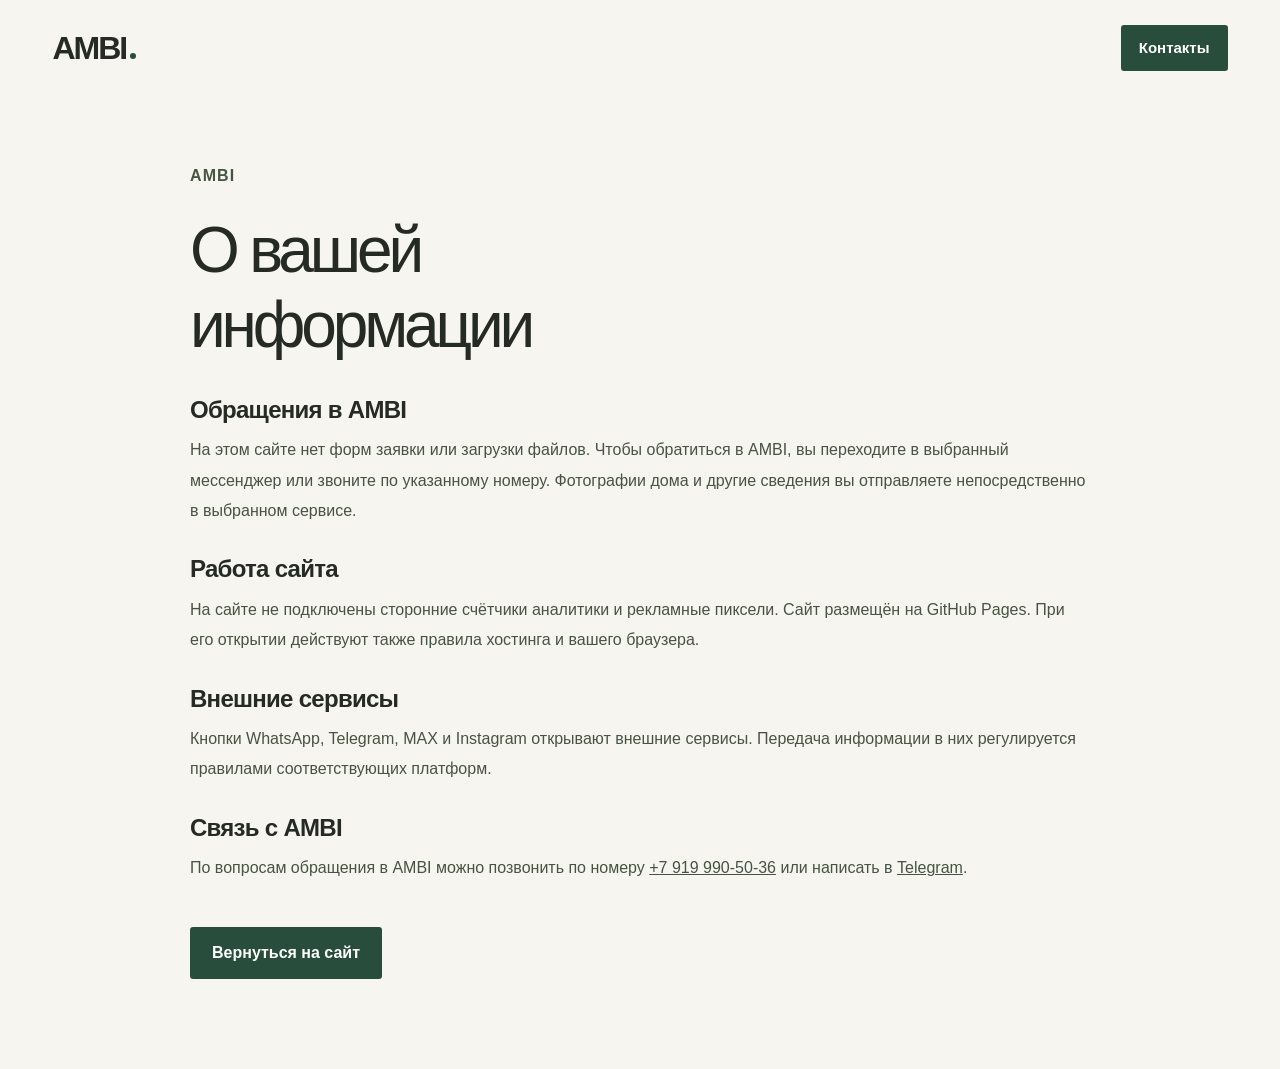
==== privacy.html @ 1f61b168 "Improve AMBI mobile usability, service galleries and direct contacts" ====
<!doctype html><html lang="ru"><head><meta charset="utf-8"><meta name="viewport" content="width=device-width,initial-scale=1"><meta name="theme-color" content="#f7f5f0"><link rel="icon" href="assets/favicon.svg"><link rel="stylesheet" href="styles.css?v=20261119-update"><title>Конфиденциальность — AMBI</title><meta name="robots" content="noindex"></head><body><header class="header"><div class="wrap header-inner"><a class="wordmark" href="./">AMBI<span class="brand-dot"></span></a><a class="button button-small" href="./#contacts">Контакты</a></div></header><main class="wrap information-page"><p class="eyebrow">AMBI</p><h1>О вашей<br>информации</h1><h2>Обращения в AMBI</h2><p>На этом сайте нет форм заявки или загрузки файлов. Чтобы обратиться в AMBI, вы переходите в выбранный мессенджер или звоните по указанному номеру. Фотографии дома и другие сведения вы отправляете непосредственно в выбранном сервисе.</p><h2>Работа сайта</h2><p>На сайте не подключены сторонние счётчики аналитики и рекламные пиксели. Сайт размещён на GitHub Pages. При его открытии действуют также правила хостинга и вашего браузера.</p><h2>Внешние сервисы</h2><p>Кнопки WhatsApp, Telegram, MAX и Instagram открывают внешние сервисы. Передача информации в них регулируется правилами соответствующих платформ.</p><h2>Связь с AMBI</h2><p>По вопросам обращения в AMBI можно позвонить по номеру <a href="tel:+79199905036">+7 919 990-50-36</a> или написать в <a href="https://t.me/+79199905036">Telegram</a>.</p><a class="button" href="./">Вернуться на сайт</a></main></body></html>
---- styles.css ----
:root{--paper:#f7f5f0;--white:#fff;--sand:#ebe5db;--green:#284d3d;--green-dark:#19372b;--ink:#252a25;--muted:#73766d;--line:#dcded4;--serif:Georgia,'Times New Roman',serif;--gutter:clamp(22px,4.1vw,88px);--page:1640px}
*{box-sizing:border-box}html{scroll-behavior:smooth;scroll-padding-top:110px}body{margin:0;background:var(--paper);color:var(--ink);font-family:Manrope,"Segoe UI",Arial,sans-serif;font-size:15px;line-height:1.65;-webkit-font-smoothing:antialiased}body.modal-open{overflow:hidden}button,input,textarea{font:inherit}button,a{-webkit-tap-highlight-color:transparent}button{color:inherit;cursor:pointer}a{color:inherit;text-decoration:none}button{border:0}img{max-width:100%;display:block}figure,p,h1,h2,h3{margin:0}button:disabled{cursor:default;opacity:.35}button:focus-visible,a:focus-visible,summary:focus-visible,[tabindex]:focus-visible{outline:3px solid #96b677;outline-offset:6px}::selection{background:#c7d2ad;color:#19372b}.wrap{width:calc(100% - var(--gutter)*2);max-width:var(--page);margin-inline:auto}.section{padding-block:112px}.eyebrow{text-transform:uppercase;letter-spacing:.14em;font-size:10px;font-weight:700;display:flex;align-items:center;gap:10px;line-height:1.6}.serif{font-family:var(--serif);font-style:italic;font-weight:400;letter-spacing:-.055em;color:var(--green)}h1,h2{font-weight:500;letter-spacing:-.065em;line-height:1.1}h2{font-size:clamp(36px,4.1vw,65px)}.live-dot{display:inline-block;width:6px;height:6px;border-radius:50%;background:#66874f;box-shadow:0 0 0 4px #66874f0d}.skip{position:fixed;left:20px;top:-80px;padding:10px;background:white;z-index:99}.skip:focus{top:20px}.button{min-height:54px;background:var(--green);color:white;display:inline-flex;align-items:center;justify-content:space-between;gap:30px;padding:16px 24px;border-radius:3px;font-size:12px;font-weight:600;line-height:1.4;transition:background .2s,transform .2s}.button:hover{background:var(--green-dark);transform:translateY(-2px)}.button span{font-size:21px;font-weight:400;line-height:1}.button-small{min-height:44px;padding:12px 18px;font-size:11px;gap:22px}.text-link{display:inline-flex;align-items:center;gap:24px;font-size:12px;font-weight:600;background:none;padding:9px 0;border-bottom:1px solid #aeb5a5;line-height:1.5}.text-link span{font-size:20px;transition:transform .2s}.text-link:hover span{transform:translate(3px,-2px)}
/* Header and opening */
.header{position:sticky;top:0;z-index:30;background:#f7f5f0f2;backdrop-filter:blur(16px);border-bottom:1px solid transparent;transition:border-color .3s}.header.scrolled{border-color:var(--line)}.header-inner{height:95px;display:flex;align-items:center;justify-content:space-between;gap:24px}.brand{display:flex;align-items:center;gap:17px;flex-shrink:0}.wordmark{font-size:32px;line-height:1;font-weight:800;letter-spacing:-2px;display:inline-flex;align-items:baseline;position:relative}.brand-dot{height:6px;width:6px;background:var(--green);border-radius:50%;display:inline-block;margin-left:4px}.brand-caption{font-size:9px;line-height:1.5;letter-spacing:.06em;max-width:70px;padding-left:17px;border-left:1px solid #b5b6ac}.desktop-nav{display:flex;gap:28px;align-items:center;font-size:11px;font-weight:500}.desktop-nav a{position:relative;padding-block:8px}.desktop-nav a:after{content:'';position:absolute;left:0;right:100%;bottom:2px;background:var(--green);height:1px;transition:right .2s}.desktop-nav a:hover:after{right:0}.menu-toggle{display:none}.mobile-nav[hidden]{display:none}
.hero{display:grid;grid-template-columns:1fr 1.1fr;gap:5%;padding-top:28px;padding-bottom:44px;min-height:660px}.hero-copy{padding-top:42px;display:flex;flex-direction:column;align-items:flex-start}.hero h1{font-size:clamp(46px,5.6vw,90px);line-height:1.06;margin:31px -12px 24px 0;white-space:nowrap;z-index:1}.hero h1 .serif{font-size:1.09em}.hero-description{font-size:17px;line-height:1.7;letter-spacing:-.02em}.hero-detail{margin-top:14px;font-size:12px;color:var(--muted);line-height:1.7}.hero-actions{display:flex;align-items:center;gap:25px;margin-top:33px;flex-wrap:wrap}.hero-actions .text-link{border-bottom:0;font-size:11px;gap:13px}.hero-note{margin-top:auto;padding-top:38px;display:flex;align-items:center;gap:10px;color:var(--muted);font-size:10px}.hero-note svg{width:20px;height:20px;fill:none;stroke:var(--green);stroke-width:1.1}.hero-visual{position:relative;min-height:570px;border-radius:130px 5px 5px 5px;overflow:hidden;background:#252c28}.hero-visual>img{width:100%;height:100%;object-fit:cover;object-position:50% 57%;position:absolute;inset:0}.hero-image-shade{position:absolute;inset:0;background:linear-gradient(0deg,#07160f99,transparent 45%)}.hero-visual figcaption{position:absolute;left:30px;right:30px;bottom:29px;color:#fff;display:flex;align-items:center;justify-content:space-between;font-size:10px;letter-spacing:.02em}.image-index{font-size:9px;opacity:.65;letter-spacing:.12em;padding-right:60px}.image-bubble{position:absolute;bottom:22px;right:23px;border-radius:50%;border:1px solid #ffffff66;width:41px;height:41px;display:grid;place-items:center;color:white;font-size:24px;transition:background .2s}.image-bubble:hover{background:#ffffff28}.photo-tag{position:absolute;top:25px;right:24px;display:flex;align-items:center;gap:6px;color:#fff;background:#18281e70;border:1px solid #ffffff28;backdrop-filter:blur(12px);font-size:8px;border-radius:20px;padding:7px 11px}.photo-tag span{width:4px;height:4px;border-radius:50%;background:#d0dcaa}
.benefits{border-top:1px solid var(--line);border-bottom:1px solid var(--line);display:grid;grid-template-columns:repeat(3,1fr);padding-block:27px}.benefits>div{display:flex;gap:17px;align-items:flex-start;padding:0 24px;border-right:1px solid var(--line)}.benefits>div:first-child{padding-left:0}.benefits>div:last-child{border:0}.benefit-number{color:#7f8d70;font-size:10px;margin-top:3px;white-space:nowrap}.benefits p{font-size:12px;font-weight:600}.benefits p span{display:block;color:var(--muted);font-size:10px;font-weight:400;margin-top:4px}
/* Solutions */
.section-heading{display:grid;grid-template-columns:1fr 1fr;column-gap:8%;align-items:end}.section-heading>.eyebrow{grid-column:1/-1;margin-bottom:24px}.section-intro{max-width:410px;color:var(--muted);font-size:13px;line-height:1.9;padding-bottom:5px}.solutions-layout{display:grid;grid-template-columns:1fr 1fr;gap:8%;margin-top:51px;align-items:stretch}.solution-image{position:relative;border-radius:4px;overflow:hidden;background:#263128;min-height:437px}.solution-image img{position:absolute;width:100%;height:100%;object-fit:cover;transition:opacity .22s}.solution-image:after{content:'';position:absolute;inset:0;background:linear-gradient(0deg,#111d14a6,transparent 55%)}.solution-caption{position:absolute;z-index:1;left:23px;bottom:24px;color:#fff;font-size:11px;max-width:220px}.solution-image-count{position:absolute;z-index:1;right:22px;bottom:25px;color:#ffffff88;font-size:10px}.solution-list{display:flex;flex-direction:column;padding-top:0}.solution-item{background:none;border-bottom:1px solid var(--line);text-align:left;display:grid;grid-template-columns:28px 1fr 24px;gap:12px;padding:24px 0;align-items:start;width:100%;transition:color .2s}.solution-item:first-child{padding-top:8px}.solution-number{font-size:10px;color:#999e91;margin-top:7px}.solution-item strong{font-size:21px;font-weight:500;letter-spacing:-.04em;display:block}.solution-description{font-size:12px;line-height:1.9;color:var(--muted);display:block;max-height:0;opacity:0;overflow:hidden;transition:max-height .35s,opacity .35s,margin .35s;margin-top:0;padding-right:30px}.solution-item.active .solution-description{max-height:100px;opacity:1;margin-top:11px}.solution-arrow{font-size:23px;line-height:1.4;color:#989e8e;transition:transform .3s}.solution-item.active .solution-arrow{color:var(--green);transform:rotate(45deg)}.solution-item.active strong{color:var(--green)}.solution-note{display:flex;align-items:center;gap:17px;margin-top:auto;padding-top:28px}.mini-spark{color:var(--green);font-size:35px;line-height:1}.solution-note p{font-size:11px;line-height:1.8;color:var(--muted)}
/* Photo ribbon */
.works-section{background:var(--sand);overflow:hidden;padding-bottom:62px}.works-heading{display:flex;justify-content:space-between;align-items:end;gap:30px}.works-heading .eyebrow,.process-heading .eyebrow{margin-bottom:23px}.works-heading>p{font-size:12px;color:var(--muted);line-height:1.9;padding-bottom:8px}.gallery-toolbar{margin-top:39px;display:flex;align-items:center;justify-content:space-between;gap:20px}.filters{display:flex;gap:6px;flex-wrap:wrap}.filter{font-size:11px;font-weight:500;border-radius:30px;padding:9px 17px;background:transparent;transition:background .2s,color .2s;min-height:39px}.filter.active{background:var(--green);color:white}.filter span{margin-left:7px;font-size:8px;opacity:.65}.filter:not(.active):hover{background:#dfd8cb}.gallery-arrows{display:flex;gap:8px}.circle-button{width:41px;height:41px;border-radius:50%;display:grid;place-items:center;border:1px solid #a5ad9d;background:none;font-size:19px;transition:background .2s,color .2s}.circle-button:not(:disabled):hover{background:var(--green);color:white;border-color:var(--green)}.gallery{display:flex;gap:22px;overflow-x:auto;scroll-snap-type:x mandatory;scroll-behavior:smooth;scrollbar-width:none;margin-top:27px;padding:0 max(var(--gutter),calc((100vw - var(--page))/2)) 8px;scroll-padding-inline:max(var(--gutter),calc((100vw - var(--page))/2))}.gallery::-webkit-scrollbar{display:none}.gallery-card{flex:0 0 clamp(280px,30vw,470px);scroll-snap-align:start;background:none;text-align:left;padding:0}.gallery-image{height:clamp(300px,32vw,480px);display:block;position:relative;overflow:hidden;border-radius:3px;background:#273126}.gallery-image img{width:100%;height:100%;object-fit:cover;transition:transform .7s cubic-bezier(.2,.7,.3,1)}.gallery-card:hover img{transform:scale(1.035)}.gallery-enlarge{position:absolute;bottom:15px;right:15px;border:1px solid #ffffff80;border-radius:50%;width:35px;height:35px;display:grid;place-items:center;color:white;font-size:21px;opacity:0;transform:translateY(5px);transition:opacity .25s,transform .25s;background:#182c2050}.gallery-card:hover .gallery-enlarge,.gallery-card:focus-visible .gallery-enlarge{opacity:1;transform:translateY(0)}.gallery-caption{display:flex;align-items:start;justify-content:space-between;margin-top:17px;gap:12px}.gallery-caption strong{font-size:13px;font-weight:600;display:block;letter-spacing:-.02em}.gallery-caption small{display:block;font-size:10px;color:var(--muted);margin-top:4px}.gallery-count{font-size:9px;color:#7b826f;margin-top:3px}.gallery-bottom{display:flex;justify-content:space-between;margin-top:24px;gap:20px}.small-caption{font-size:9px;color:var(--muted)}
/* Video */
.video-section{display:grid;grid-template-columns:.85fr 1.15fr;gap:9%;align-items:center}.video-copy h2{font-size:clamp(34px,3.5vw,54px);margin-top:23px}.video-copy>p:not(.eyebrow){font-size:12px;line-height:1.9;color:var(--muted);max-width:325px;margin-top:23px}.video-copy>.text-link{margin-top:24px}.video-frame{position:relative;height:440px;overflow:hidden;border-radius:4px 110px 4px 4px;background:#1e2c22}.video-frame>img{width:100%;height:100%;object-fit:cover;object-position:center 60%}.video-shade{position:absolute;inset:0;background:linear-gradient(0deg,#09160dc9,transparent 70%)}.video-placeholder{position:absolute;left:26px;bottom:53px;color:#fff;display:flex;align-items:center;gap:15px;font-size:17px;line-height:1.5;letter-spacing:-.02em}.video-placeholder small{display:block;font-size:10px;opacity:.7;letter-spacing:0;margin-top:4px}.video-symbol{border:1px solid #ffffff75;border-radius:50%;display:grid;place-items:center;width:52px;height:52px}.video-symbol svg{width:26px;height:26px;fill:none;stroke:#fff;stroke-width:1}.video-label{position:absolute;bottom:22px;left:26px;font-size:8px;text-transform:uppercase;letter-spacing:.13em;color:#ffffff90}.video-frame video{width:100%;height:100%;object-fit:cover;display:block;background:#122016}
/* Process */
.process-section{background:#eeeee5}.process-heading{display:flex;justify-content:space-between;gap:30px;align-items:end}.process-heading>p{font-size:12px;color:var(--muted);padding-bottom:9px;line-height:1.8}.steps{display:grid;grid-template-columns:repeat(4,1fr);gap:36px;margin-top:58px}.step-count{display:flex;justify-content:space-between;font-size:35px;color:#929b82;line-height:1;letter-spacing:-.04em;border-bottom:1px solid #ced3c3;padding-bottom:22px}.step-count>span{font-size:24px;color:#869675}.step h3{font-size:15px;line-height:1.5;font-weight:600;letter-spacing:-.03em;margin-top:22px}.step p{font-size:11px;color:var(--muted);margin-top:12px;line-height:1.9}.measure-note{display:flex;align-items:center;gap:22px;border-top:1px solid #ced3c3;padding-top:29px;margin-top:47px}.measure-note p{font-size:12px}.measure-note strong{font-weight:600}.measure-note p span{display:block;font-size:10px;color:var(--muted);margin-top:3px}.measure-note>.text-link{margin-left:auto;font-size:11px}
/* Questions */
.faq-section{display:grid;grid-template-columns:1fr 1fr;gap:8%}.faq-intro h2{font-size:clamp(34px,3.7vw,57px);margin-top:23px}.faq-intro>p:not(.eyebrow){font-size:12px;color:var(--muted);margin-top:24px;line-height:1.9}.faq-intro>.text-link{margin-top:23px}.faq-list{padding-top:20px}.faq-list details{border-bottom:1px solid var(--line)}.faq-list summary{list-style:none;cursor:pointer;display:flex;justify-content:space-between;gap:25px;align-items:center;font-size:13px;font-weight:500;min-height:73px;padding-block:20px}.faq-list summary::-webkit-details-marker{display:none}.faq-list summary span{font-size:22px;line-height:1;color:var(--green);transition:transform .25s;font-weight:400}.faq-list details[open] summary span{transform:rotate(45deg)}.faq-list details p{font-size:12px;line-height:1.9;color:var(--muted);padding:0 35px 24px 0;max-width:480px}
/* Contacts and footer */
.contact-section{background:var(--green);color:var(--paper);padding:85px 0;overflow:hidden;position:relative}.contact-section:after{content:'';position:absolute;right:-140px;top:-50px;width:480px;height:480px;border:1px solid #ffffff0b;border-radius:50%;pointer-events:none}.contact-layout{display:grid;grid-template-columns:1.1fr 1fr;gap:12%;align-items:center}.contact-copy .eyebrow{color:#d6dfc7}.contact-copy .live-dot{background:#b8c79b;box-shadow:none}.contact-copy h2{font-size:clamp(42px,4.4vw,70px);margin-top:25px;line-height:1.12}.contact-copy .serif{color:#d1dcba}.contact-copy>p:not(.eyebrow){color:#c9d4c8;max-width:350px;font-size:12px;margin-top:23px;line-height:1.9}.contact-tags{display:flex;gap:8px;flex-wrap:wrap;margin-top:23px}.contact-tags span{border:1px solid #ffffff38;color:#dce5d3;border-radius:25px;font-size:9px;padding:7px 12px}.contact-details>.eyebrow{opacity:.5;font-size:9px}.contact-phone{display:block;font-size:clamp(24px,2.9vw,45px);letter-spacing:-.05em;line-height:1.5;margin-top:13px;white-space:nowrap}.contact-phone:hover{color:#d1dcba}.contact-details>p:not(.eyebrow){font-size:10px;color:#c6d2c0;margin-top:9px;line-height:1.9}.contact-options{margin-top:33px;border-top:1px solid #ffffff35}.contact-option{display:flex;align-items:center;gap:15px;padding:22px 0;border-bottom:1px solid #ffffff35;width:100%;text-align:left;background:none;color:var(--paper)}.contact-option>span:nth-child(2){font-size:14px;font-weight:500;line-height:1.5}.contact-option small{display:block;font-size:9px;font-weight:400;color:#bac9b9;margin-top:3px}.contact-option .option-arrow{margin-left:auto;font-size:22px;transition:transform .2s}.contact-option:hover .option-arrow{transform:translate(3px,-3px)}.contact-icon{font-size:23px;width:33px;line-height:1;opacity:.8}.contact-icon.max{font-size:16px;font-weight:700;letter-spacing:-1px}.footer{padding-block:32px}.footer-top{display:flex;align-items:center;justify-content:space-between;gap:25px}.footer-slogan{font-family:var(--serif);font-style:italic;font-size:21px;letter-spacing:-.03em;color:var(--green)}.footer-top>a:last-child{font-size:10px;display:flex;gap:14px}.footer-bottom{margin-top:27px;padding-top:20px;border-top:1px solid var(--line);display:flex;justify-content:space-between;font-size:9px;color:var(--muted);gap:20px}.mobile-contact{display:none}
/* Dialogs */
dialog{border:0;padding:0;color:var(--ink)}dialog::backdrop{background:#102119a8;backdrop-filter:blur(6px)}.contact-section button:focus-visible{outline-color:#d4e5ac}.contact-dialog-placeholder{display:none}.contact-dialog{border-radius:6px;background:var(--paper)}#contact-dialog,#contact-dialog:modal{width:min(470px,calc(100vw - 36px));max-height:calc(100dvh - 40px);padding:44px 38px;background:var(--paper);border-radius:5px;overflow:auto}#contact-dialog h2{font-size:36px;line-height:1.15;margin-top:18px}#contact-dialog .dialog-description{font-size:12px;color:var(--muted);margin-top:15px}#contact-dialog .dialog-phone{display:block;font-size:27px;font-weight:500;letter-spacing:-.04em;margin-block:21px}#contact-dialog .button{width:100%;margin-top:10px}#contact-dialog .button-outline{background:transparent;border:1px solid #b8c1ae;color:var(--green)}#contact-dialog .text-link{margin-top:20px;font-size:11px}#contact-dialog .dialog-note{display:block;font-size:9px;color:var(--muted);margin-top:24px}.dialog-close{position:absolute;right:17px;top:12px;background:none;font-size:27px;font-weight:400;padding:5px;line-height:1}.lightbox{background:transparent;width:100vw;max-width:100vw;height:100dvh;max-height:100dvh;margin:0;padding:45px 85px;overflow:hidden}.lightbox::backdrop{background:#0c160fef}.lightbox[open]{display:grid;grid-template-columns:45px 1fr 45px;gap:25px;align-items:center}.lightbox figure{display:flex;flex-direction:column;align-items:center;max-height:100%;min-height:0}.lightbox figure img{max-height:calc(100dvh - 145px);max-width:100%;width:auto;object-fit:contain}.lightbox figcaption{display:flex;justify-content:space-between;gap:40px;color:white;font-size:11px;line-height:1.5;margin-top:18px;width:min(100%,900px)}.lightbox figcaption span:last-child{opacity:.5;white-space:nowrap}.lightbox-close{position:absolute;right:28px;top:12px;font-size:34px;background:none;color:white;width:44px;height:44px}.lightbox .circle-button{color:white;border-color:#ffffff60}.toast{position:fixed;left:50%;bottom:30px;z-index:100;background:var(--green-dark);border:1px solid #ffffff40;color:white;padding:14px 23px;border-radius:4px;font-size:12px;opacity:0;transform:translate(-50%,15px);transition:opacity .25s,transform .25s;pointer-events:none;max-width:calc(100vw - 36px);text-align:center}.toast.visible{opacity:1;transform:translate(-50%,0)}
/* Progressive motion: all content is visible without JS. */
@media(prefers-reduced-motion:no-preference){.motion-ready .reveal{opacity:0;transform:translateY(22px);transition:opacity .7s ease,transform .7s cubic-bezier(.2,.7,.3,1)}.motion-ready .reveal.in-view{opacity:1;transform:translateY(0)}.motion-ready .step:nth-child(2){transition-delay:.07s}.motion-ready .step:nth-child(3){transition-delay:.14s}.motion-ready .step:nth-child(4){transition-delay:.21s}}
/* Laptops, touch tablets */
@media(max-width:1150px){.brand-caption{display:none}.desktop-nav{gap:20px;font-size:10px}.hero{gap:4%;min-height:600px}.hero-visual{min-height:535px;border-top-left-radius:100px}.hero-copy{padding-top:32px}.hero h1{font-size:clamp(48px,5.4vw,70px);margin-top:30px}.hero-description{font-size:15px}.hero-actions{gap:15px}.hero-actions .button{padding-inline:19px;gap:18px}.hero-actions .text-link{font-size:10px;gap:8px}.hero-detail{font-size:11px}.benefits p{font-size:11px}.benefits p span{font-size:9px}.benefits>div{padding-inline:18px;gap:12px}.section{padding-block:86px}.solution-item strong{font-size:19px}.solutions-layout{gap:6%}.solution-image{min-height:410px}.steps{gap:24px}.step h3{font-size:14px}.step p{font-size:10px}.contact-layout{gap:8%}.video-section{gap:6%}.video-frame{height:400px}}
@media(max-width:850px){.desktop-nav{display:none}.header-inner{height:78px}.header-cta{margin-left:auto}.menu-toggle{display:flex;background:none;flex-direction:column;justify-content:center;gap:6px;width:38px;height:44px;padding:8px}.menu-toggle span{display:block;width:22px;height:1px;background:var(--green);transition:transform .2s}.menu-toggle[aria-expanded=true] span:first-child{transform:translateY(3.5px) rotate(45deg)}.menu-toggle[aria-expanded=true] span:last-child{transform:translateY(-3.5px) rotate(-45deg)}.mobile-nav{display:flex;flex-direction:column;padding:15px var(--gutter) 25px;border-top:1px solid var(--line);background:var(--paper)}.mobile-nav a{padding:12px 0;font-size:15px}.hero{min-height:0;grid-template-columns:1fr 1fr;gap:3%;padding-top:15px}.hero-copy{padding-top:20px}.hero h1{font-size:clamp(40px,5.9vw,54px);margin-top:25px;margin-bottom:20px}.hero .eyebrow{font-size:7px;letter-spacing:.08em}.hero-visual{min-height:470px;border-top-left-radius:80px}.hero-description{font-size:13px}.hero-detail{font-size:10px}.hero-actions{align-items:start;flex-direction:column;margin-top:23px;gap:9px}.hero-actions .button{min-height:48px;font-size:11px}.hero-note{font-size:8px;padding-top:20px;gap:6px}.hero-visual figcaption{left:18px;bottom:25px;font-size:8px}.image-index{display:none}.photo-tag{right:15px;top:18px;font-size:7px;padding:5px 8px}.image-bubble{width:33px;height:33px;right:15px;bottom:19px}.benefits{padding-block:23px}.benefits>div{padding-inline:13px;gap:9px}.benefits p{font-size:10px}.benefits p span{font-size:9px;line-height:1.7}.benefit-number{font-size:8px}.section-heading{gap:5%}.section-intro{font-size:11px}.section-heading h2{font-size:38px}.solutions-layout{gap:5%}.solution-image{min-height:380px}.solution-item strong{font-size:17px}.solution-item{gap:6px;grid-template-columns:20px 1fr 18px;padding-block:22px}.solution-description{font-size:11px;padding-right:10px}.solution-note{gap:13px}.solution-note p{font-size:10px}.works-heading>p{font-size:10px}.gallery-card{flex-basis:43vw}.gallery-image{height:43vw}.video-section{gap:5%}.video-copy h2{font-size:33px}.video-frame{height:365px;border-top-right-radius:75px}.video-copy>p:not(.eyebrow){font-size:11px}.video-copy>.text-link{font-size:10px;gap:12px}.video-placeholder{left:20px;gap:10px;font-size:13px}.video-placeholder small{font-size:8px}.video-symbol{width:42px;height:42px}.video-label{left:20px;font-size:7px}.process-heading>p{font-size:10px}.steps{grid-template-columns:repeat(2,1fr);gap:35px}.step p{font-size:12px;max-width:300px}.step h3{font-size:17px}.measure-note{gap:14px}.measure-note p{font-size:11px}.measure-note p span{font-size:9px}.measure-note>.text-link{font-size:9px;gap:10px;white-space:nowrap}.faq-section{gap:5%}.faq-intro h2{font-size:35px}.faq-list summary{font-size:11px;gap:10px}.faq-list details p{font-size:11px;padding-right:10px}.contact-phone{font-size:27px}.contact-copy h2{font-size:45px}.contact-copy>p:not(.eyebrow){font-size:11px}.contact-tags span{font-size:8px}.contact-layout{gap:6%}.footer-slogan{font-size:18px}.footer-bottom{font-size:8px}}
/* Phones */
@media(max-width:600px){:root{--gutter:22px}.header-inner{height:72px;gap:12px}.wordmark{font-size:29px}.header-cta{min-height:36px;padding:9px 12px;font-size:9px;gap:14px}.header-cta span{font-size:16px}.menu-toggle{width:32px;padding:5px}.hero{grid-template-columns:1fr;padding-top:18px;padding-bottom:32px;gap:30px}.hero-copy{padding-top:0}.hero .eyebrow{font-size:8px;letter-spacing:.12em}.hero h1{font-size:clamp(49px,11.9vw,72px);margin-top:25px;margin-bottom:22px;white-space:normal;letter-spacing:-.06em}.hero-description{font-size:15px;line-height:1.6}.hero-detail{font-size:11px;margin-top:12px}.hero-actions{flex-direction:row;align-items:center;gap:19px;margin-top:25px}.hero-actions .button{min-height:49px;font-size:11px;padding:15px 19px;gap:23px}.hero-actions .text-link{font-size:10px;gap:9px}.hero-note{font-size:9px;padding-top:22px}.hero-note svg{width:17px;height:17px}.hero-visual{min-height:400px;border-radius:80px 4px 4px 4px}.hero-visual>img{object-position:center 60%}.hero-visual figcaption{font-size:9px;left:20px;bottom:23px}.photo-tag{top:17px;right:17px;font-size:7px}.image-bubble{right:17px;bottom:17px}.benefits{grid-template-columns:1fr;gap:20px;padding-block:23px}.benefits>div{padding:0;border:0;gap:15px}.benefits p{font-size:12px}.benefits p span{font-size:10px;margin-top:2px}.benefit-number{font-size:9px}.section{padding-block:65px}.eyebrow{font-size:8px;letter-spacing:.12em}h2{font-size:39px}.section-heading{grid-template-columns:1fr;gap:0}.section-heading>.eyebrow{margin-bottom:21px}.section-heading h2{font-size:40px}.section-intro{font-size:12px;line-height:1.9;margin-top:23px;max-width:420px}.solutions-layout{grid-template-columns:1fr;margin-top:29px;gap:30px}.solution-image{min-height:350px;order:2}.solution-list{order:1}.solution-item strong{font-size:19px}.solution-item{grid-template-columns:25px 1fr 22px;gap:10px;padding-block:21px}.solution-item:first-child{padding-top:0}.solution-description{font-size:12px;line-height:1.8}.solution-note{display:none}.solution-caption{font-size:10px;max-width:220px}.works-heading{display:block}.works-heading .eyebrow{margin-bottom:21px}.works-heading>p{font-size:11px;margin-top:22px;padding:0}.works-section{padding-bottom:40px}.gallery-toolbar{margin-top:27px;gap:0}.filters{gap:2px}.filter{padding:8px 13px;font-size:10px;min-height:36px}.filter span{font-size:7px;margin-left:4px}.gallery-arrows{display:none}.gallery{margin-top:23px;gap:16px}.gallery-card{flex-basis:82vw}.gallery-image{height:88vw;max-height:490px}.gallery-caption strong{font-size:12px}.gallery-caption small{font-size:9px}.gallery-enlarge{opacity:1;transform:none;width:32px;height:32px;font-size:19px}.gallery-bottom{gap:15px;margin-top:20px}.small-caption{font-size:8px}.gallery-bottom>span:last-child{white-space:nowrap}.video-section{grid-template-columns:1fr;gap:30px}.video-copy h2{font-size:39px;margin-top:21px}.video-copy>p:not(.eyebrow){font-size:12px;max-width:400px;margin-top:21px}.video-copy>.text-link{font-size:11px;margin-top:18px}.video-frame{height:380px;border-top-right-radius:80px}.video-placeholder{font-size:16px;left:22px;bottom:53px;gap:13px}.video-placeholder small{font-size:9px}.video-label{left:22px;font-size:7px}.process-heading{display:block}.process-heading>p{font-size:11px;margin-top:23px;padding:0}.steps{gap:28px 22px;margin-top:34px}.step-count{font-size:30px;padding-bottom:17px}.step h3{font-size:14px;margin-top:17px}.step p{font-size:10px;line-height:1.9;margin-top:10px}.measure-note{flex-wrap:wrap;gap:15px;margin-top:32px;padding-top:25px}.measure-note>.mini-spark{font-size:30px}.measure-note p{font-size:11px;max-width:calc(100% - 50px)}.measure-note p span{font-size:9px;line-height:1.8;max-width:230px}.measure-note>.text-link{margin-left:45px;font-size:10px}.faq-section{grid-template-columns:1fr;gap:25px}.faq-intro h2{font-size:39px;margin-top:21px}.faq-intro>p:not(.eyebrow){font-size:11px;margin-top:20px}.faq-intro>.text-link{font-size:11px;margin-top:14px}.faq-list{padding-top:0}.faq-list summary{font-size:12px;min-height:71px;gap:24px}.faq-list details p{font-size:12px}.contact-section{padding-block:61px}.contact-layout{grid-template-columns:1fr;gap:43px}.contact-copy h2{font-size:49px;line-height:1.1;margin-top:23px}.contact-copy>p:not(.eyebrow){font-size:12px;margin-top:22px}.contact-tags span{font-size:9px}.contact-phone{font-size:33px;margin-top:13px}.contact-options{margin-top:25px}.contact-details>p:not(.eyebrow){font-size:10px}.contact-option{padding-block:21px}.contact-option>span:nth-child(2){font-size:14px}.footer{padding-top:28px;padding-bottom:82px}.footer-top{flex-wrap:wrap;gap:20px}.footer-slogan{font-size:17px;margin-left:auto}.footer-top>a:last-child{display:none}.footer-bottom{margin-top:23px;padding-top:18px;flex-direction:column;gap:6px;font-size:8px}.mobile-contact{display:flex;position:fixed;z-index:25;bottom:0;left:0;right:0;background:#f7f5f0f7;backdrop-filter:blur(16px);padding:9px var(--gutter) calc(9px + env(safe-area-inset-bottom));gap:9px;border-top:1px solid var(--line);transform:translateY(110%);transition:transform .3s}.mobile-contact.visible{transform:translateY(0)}.mobile-contact .button{min-height:41px;padding:11px 15px;font-size:10px;gap:15px;flex:1;justify-content:center}.mobile-contact>a{display:flex;width:auto;border:1px solid var(--green);border-radius:3px}.mobile-contact svg{width:19px;height:19px;fill:none;stroke:var(--green);stroke-width:1.5}.lightbox{padding:56px 14px 74px}.lightbox[open]{grid-template-columns:1fr;gap:0}.lightbox figure img{max-height:calc(100dvh - 200px)}.lightbox .circle-button{position:absolute;bottom:23px;width:44px;height:44px}.lightbox-prev{left:calc(50% - 60px)}.lightbox-next{right:calc(50% - 60px)}.lightbox figcaption{font-size:10px;gap:20px;max-width:100%}.lightbox-close{right:10px;top:7px}.toast{bottom:82px;font-size:11px;width:max-content}#contact-dialog,#contact-dialog:modal{padding:40px 25px 30px}#contact-dialog h2{font-size:34px}#contact-dialog .dialog-phone{font-size:27px}html{scroll-padding-top:88px}}
@media(max-width:360px){:root{--gutter:17px}.hero h1{font-size:47px}.hero-actions{gap:12px}.hero-actions .button{padding-inline:15px;gap:16px}.hero-actions .text-link{font-size:9px;gap:5px}.hero-visual{min-height:350px}.contact-phone{font-size:30px}.filter{padding-inline:10px}.step h3{font-size:12px}.step p{font-size:10px}.footer-slogan{font-size:15px}}
/* Large monitors / TV: maintain a comfortable reading width. */
@media(min-width:1800px){body{font-size:18px}.header-inner{height:120px}.wordmark{font-size:40px}.brand-caption{font-size:12px;max-width:95px}.desktop-nav{font-size:14px;gap:38px}.button-small{font-size:13px;min-height:52px}.hero{padding-top:35px;min-height:800px;padding-bottom:55px}.hero-visual{min-height:700px}.hero-copy{padding-top:50px}.hero h1{font-size:100px}.hero-description{font-size:23px}.hero-detail{font-size:15px}.hero .eyebrow{font-size:12px}.hero-actions{margin-top:45px;gap:35px}.hero-actions .button{font-size:15px;min-height:65px;padding-inline:29px}.hero-actions .text-link{font-size:14px}.hero-note{font-size:12px}.hero-visual figcaption{font-size:12px}.photo-tag{font-size:10px}.benefits{padding-block:35px}.benefits p{font-size:16px}.benefits p span{font-size:13px}.benefit-number{font-size:12px}.section{padding-block:135px}h2{font-size:78px}.eyebrow{font-size:12px}.section-intro{font-size:17px;max-width:510px}.solution-image{min-height:545px}.solution-item{padding-block:32px}.solution-item strong{font-size:27px}.solution-description{font-size:16px}.solution-note p{font-size:14px}.solution-caption{font-size:14px;max-width:300px}.works-heading>p{font-size:16px}.filter{font-size:14px;min-height:47px}.gallery-card{flex-basis:520px}.gallery-image{height:530px}.gallery-caption strong{font-size:17px}.gallery-caption small{font-size:13px}.small-caption{font-size:12px}.video-frame{height:560px}.video-copy h2{font-size:65px}.video-copy>p:not(.eyebrow){font-size:16px;max-width:410px}.text-link{font-size:15px}.video-placeholder{font-size:23px}.video-placeholder small{font-size:13px}.video-label{font-size:10px}.process-heading>p{font-size:16px}.steps{gap:45px}.step h3{font-size:21px}.step p{font-size:15px}.measure-note p{font-size:16px}.measure-note p span{font-size:13px}.measure-note>.text-link{font-size:14px}.faq-intro h2{font-size:68px}.faq-intro>p:not(.eyebrow){font-size:16px}.faq-list summary{font-size:17px;min-height:92px}.faq-list details p{font-size:16px;max-width:600px}.contact-copy h2{font-size:84px}.contact-copy>p:not(.eyebrow){font-size:16px;max-width:450px}.contact-phone{font-size:56px}.contact-details>p:not(.eyebrow){font-size:14px}.contact-option>span:nth-child(2){font-size:20px}.contact-option small{font-size:13px}.contact-tags span{font-size:12px}.footer-slogan{font-size:28px}.footer-bottom{font-size:12px}.footer-top>a:last-child{font-size:13px}.contact-details>.eyebrow{font-size:12px}}
/* Keep the supporting text comfortable to read, including on touch screens. */
@media(min-width:601px) and (max-width:1799px){.desktop-nav{font-size:13px}.button{font-size:14px}.button-small{font-size:12px}.hero-description{font-size:19px}.hero-detail{font-size:14px}.hero-actions .text-link{font-size:13px}.hero-note{font-size:12px}.benefits p{font-size:14px}.benefits p span{font-size:12px}.section-intro{font-size:15px}.solution-description{font-size:14px}.solution-note p{font-size:13px}.solution-caption{font-size:13px}.works-heading>p,.process-heading>p{font-size:14px}.filter{font-size:13px}.gallery-caption strong{font-size:15px}.gallery-caption small{font-size:12px}.small-caption{font-size:11px}.video-copy>p:not(.eyebrow){font-size:14px}.step h3{font-size:17px}.step p{font-size:14px}.measure-note p{font-size:14px}.measure-note p span{font-size:12px}.faq-intro>p:not(.eyebrow){font-size:14px}.faq-list summary{font-size:15px}.faq-list details p{font-size:14px}.contact-copy>p:not(.eyebrow){font-size:14px}.contact-details>p:not(.eyebrow){font-size:13px}.contact-option>span:nth-child(2){font-size:17px}.contact-option small{font-size:12px}.footer-bottom{font-size:11px}.hero-visual>img{transform:scale(1.14);transform-origin:50% 74%}}
@media(min-width:601px) and (max-width:850px){.hero-description{font-size:15px}.hero-detail{font-size:12px}.hero-note{font-size:10px}.hero-actions .text-link{font-size:11px}.benefits p{font-size:12px}.benefits p span{font-size:11px}.section-intro{font-size:13px}.solution-description{font-size:12px}.solution-note p{font-size:11px}.step p{font-size:13px}.faq-list summary{font-size:13px}.faq-list details p{font-size:13px}.measure-note p{font-size:12px}.measure-note p span{font-size:11px}.video-copy>p:not(.eyebrow){font-size:13px}}
@media(max-width:600px){.hero-detail{font-size:13px}.hero-description{font-size:17px}.hero-note{font-size:11px}.benefits p{font-size:14px}.benefits p span{font-size:12px}.section-intro{font-size:14px}.solution-description{font-size:14px}.works-heading>p,.process-heading>p{font-size:13px}.gallery-caption strong{font-size:14px}.gallery-caption small{font-size:12px}.video-copy>p:not(.eyebrow){font-size:14px}.step h3{font-size:16px}.step p{font-size:13px}.measure-note p{font-size:13px}.measure-note p span{font-size:11px}.faq-intro>p:not(.eyebrow){font-size:13px}.faq-list summary{font-size:14px}.faq-list details p{font-size:14px}.contact-copy>p:not(.eyebrow){font-size:14px}.contact-details>p:not(.eyebrow){font-size:13px}.contact-option small{font-size:12px}.hero-visual>img{transform:scale(1.16);transform-origin:50% 75%}}
/* Deterministic vector icons, never text/emoji glyphs. */
.dialog-social{display:block;margin-top:22px;color:var(--green);font-size:12px;font-weight:600}.contact-profile{cursor:default}
[hidden]{display:none!important}
.icon{display:inline-block;width:1em;height:1em;vertical-align:middle;flex-shrink:0;fill:none;stroke:currentColor;stroke-width:1.8;stroke-linecap:round;stroke-linejoin:round;overflow:visible}
.button>span,.text-link>span,.solution-arrow,.step-count>span,.mini-spark{display:inline-flex;align-items:center;justify-content:center;flex-shrink:0}
.circle-button .icon{width:20px;height:20px}.dialog-close .icon,.lightbox-close .icon{width:24px;height:24px}.dialog-close,.lightbox-close{display:grid;place-items:center}
.mini-spark .icon{stroke-width:1.4}.gallery-enlarge .icon{width:21px;height:21px}.contact-option>span:first-child{display:grid;place-items:center;font-size:24px;width:30px}
.text-link-strong,.video-copy>.text-link-strong,.measure-note>.text-link-strong{font-size:15px;font-weight:700;line-height:1.5;min-height:52px;padding-block:13px;gap:25px;border-bottom:2px solid var(--green);color:var(--green)}
.text-link-strong>span{font-size:24px}.text-link-strong .icon{stroke-width:2.1}
.text-link-strong:hover{border-color:#90a47b}.text-link-strong:hover>span{transform:translate(3px,-3px)}
.gallery-stack{position:absolute;top:15px;left:15px;display:inline-flex;gap:7px;align-items:center;background:#15271be0;color:#fff;border:1px solid #ffffff40;border-radius:30px;padding:8px 11px;font-size:11px;font-weight:600;backdrop-filter:blur(10px)}.gallery-stack .icon{width:15px;height:15px}
.lightbox figure{grid-column:2;grid-row:1;width:100%;min-width:0}.lightbox-prev{grid-column:1;grid-row:1}.lightbox-next{grid-column:3;grid-row:1}
.lightbox.has-collection #lightbox-image{max-height:calc(100dvh - 230px)}
.lightbox-thumbs{display:flex;gap:9px;overflow-x:auto;max-width:min(100%,650px);padding:8px 3px 5px;margin-top:15px;scrollbar-width:thin;scrollbar-color:#aebba6 transparent}
.lightbox-thumb{background:transparent;padding:3px;border:1px solid transparent;flex:0 0 73px;border-radius:4px;opacity:.55;transition:opacity .2s,border-color .2s}.lightbox-thumb img{width:65px!important;height:49px!important;object-fit:cover;border-radius:2px}.lightbox-thumb.active{border-color:#e4eddb;opacity:1}.lightbox-thumb:hover{opacity:1}
/* An actual vertical film, kept intact at its original 9:16 ratio. */
.video-section{grid-template-columns:1fr 1fr;gap:9%}.video-copy h2{font-size:clamp(36px,3.7vw,58px);line-height:1.14}.video-copy>p:not(.eyebrow){max-width:375px;font-size:15px;line-height:1.9}.video-copy>.text-link-strong{margin-top:30px}
.video-topics{display:flex;gap:9px;flex-wrap:wrap;margin-top:23px}.video-topics span{font-size:10px;padding:6px 12px;border:1px solid #cdd3c2;border-radius:25px;color:#61705a;line-height:1.5}
.reel-stage{background:#eae5da;border:1px solid #dfdacd;border-radius:4px 80px 4px 4px;display:flex;flex-direction:column;align-items:center;gap:20px;padding:28px 32px 25px;position:relative;min-width:0}
.reel-topline,.reel-caption{width:min(100%,324px);display:flex;justify-content:space-between;gap:15px;align-items:center}.reel-topline>.eyebrow{font-size:8px;letter-spacing:.12em}.reel-topline>span:last-child{font-size:10px;color:#77816b;font-variant-numeric:tabular-nums}.reel-topline .live-dot{width:5px;height:5px}
.reel-shell{position:relative;aspect-ratio:9/16;width:min(100%,324px);border-radius:16px;background:#1b271e;overflow:hidden;box-shadow:0 16px 28px #25301c16;border:1px solid #ffffff60;isolation:isolate}
.reel-shell video{width:100%;height:100%;position:absolute;inset:0;display:block;object-fit:contain;background:#152017}
.reel-play{position:absolute;left:50%;top:50%;transform:translate(-50%,-50%);display:flex;align-items:center;justify-content:center;flex-direction:column;gap:16px;padding:15px 10px;width:85%;color:white;background:none;line-height:1.5;z-index:2;text-shadow:0 2px 14px #09160a;font-size:12px;font-weight:600;letter-spacing:-.01em}
.play-disc{display:grid;place-items:center;background:#f7f5f0f2;color:var(--green);border:1px solid #fff9;border-radius:50%;width:70px;height:70px;box-shadow:0 4px 30px #10201540;transition:transform .25s,background .25s}.play-disc .icon{width:25px;height:25px;fill:currentColor;stroke-width:1;margin-left:1px}.reel-play:hover .play-disc{transform:scale(1.07);background:white}.reel-play:focus-visible{outline-offset:6px;border-radius:5px}.reel-play[aria-busy=true]{opacity:.8}
.reel-caption{font-size:10px;color:#69745e;line-height:1.6}.reel-caption>span:last-child{font-size:7px;letter-spacing:.09em;white-space:nowrap}
@media(max-width:850px) and (min-width:601px){.video-section{grid-template-columns:.9fr 1.1fr;gap:5%}.video-copy h2{font-size:35px}.video-copy>p:not(.eyebrow){font-size:14px}.reel-stage{padding:24px 20px 21px;border-top-right-radius:55px}.reel-caption{font-size:8px}.reel-caption>span:last-child{font-size:6px}.video-copy>.text-link-strong{font-size:14px;gap:15px}.measure-note>.text-link-strong{font-size:13px;gap:16px}}
@media(max-width:600px){.video-section{grid-template-columns:1fr;gap:32px}.video-copy h2{font-size:39px}.video-copy>p:not(.eyebrow){font-size:14px}.video-copy>.text-link-strong{margin-top:23px}.reel-stage{padding:24px 20px 22px;gap:18px;border-top-right-radius:65px}.reel-shell{width:min(100%,324px);border-radius:13px}.reel-topline,.reel-caption{width:min(100%,324px)}.reel-topline>.eyebrow{font-size:8px}.reel-caption{font-size:9px}.reel-caption>span:last-child{font-size:6px}.gallery-stack{font-size:10px;top:13px;left:13px}.gallery-bottom{flex-wrap:wrap;gap:7px}.gallery-bottom .small-caption{font-size:9px}.lightbox figure{grid-column:1}.lightbox.has-collection #lightbox-image{max-height:calc(100dvh - 265px)}.lightbox-thumbs{gap:7px;max-width:100%;margin-top:12px}.lightbox-thumb{flex-basis:62px}.lightbox-thumb img{width:54px!important;height:43px!important}.measure-note>.text-link-strong{font-size:14px;gap:21px;margin-left:0;margin-top:5px}.measure-note>.mini-spark{flex:0 0 30px}.step-count>span .icon{width:24px;height:24px}.text-link-strong>span{font-size:23px}}
@media(min-width:1800px){.reel-shell{width:360px}.reel-topline,.reel-caption{width:360px}.reel-stage{padding-block:34px;gap:25px}.video-copy>p:not(.eyebrow){font-size:18px;max-width:460px}.video-copy h2{font-size:66px}.video-copy>.text-link-strong,.measure-note>.text-link-strong{font-size:18px;min-height:60px}.video-topics span{font-size:13px}.reel-topline>.eyebrow,.reel-caption{font-size:12px}.reel-caption>span:last-child{font-size:9px}}
@media(prefers-reduced-motion:reduce){*,*:before,*:after{scroll-behavior:auto!important;transition:none!important;animation:none!important}}
/* Readability, touch interaction and clear commercial information. */
:root{--muted:#535e50;--line:#cfd4c8;--green:#284d3d}
body{font-size:1rem;line-height:1.75}
button,a,summary{-webkit-tap-highlight-color:transparent}
.button{justify-content:center;text-align:center;min-height:52px;font-size:1rem;font-weight:650;padding:15px 22px;gap:10px}
.button-small{font-size:.9375rem;padding:12px 18px;min-height:46px}
.text-link,.text-link-strong,.video-copy>.text-link-strong,.measure-note>.text-link-strong{font-size:1rem;font-weight:650;min-height:48px;justify-content:center;text-align:center;gap:12px}
.button-outline{background:transparent;border:1px solid #84947b;color:var(--green)}
.button-outline:hover{color:#fff}
.eyebrow,.hero .eyebrow,.section .eyebrow{font-size:.875rem;letter-spacing:.07em}
.header-inner{gap:20px}.desktop-nav{gap:24px;font-size:.9375rem}.desktop-nav a{padding-block:12px}
.brand-caption{display:none}.menu-toggle{min-height:44px;min-width:44px}
.hero{min-height:0;padding-top:24px;gap:5%}
.hero-copy{padding-top:28px;padding-bottom:12px}
.hero h1{margin-top:26px;margin-bottom:22px;font-size:clamp(52px,5.8vw,88px)}
.hero-description{font-size:1.1875rem;line-height:1.65;order:2}
.hero-detail{font-size:1rem;line-height:1.8;max-width:480px;order:3}
.hero .eyebrow{order:0}.hero h1{order:1}.hero-actions{order:5;margin-top:22px;gap:20px}
.hero-actions .button,.hero-actions .text-link{font-size:1rem}
.hero-note{order:4;display:flex;align-items:center;gap:14px;padding:18px 20px;margin-top:24px;width:100%;background:#e9eee2;border:1px solid #c6d0b8;border-left:4px solid var(--green);border-radius:3px;color:var(--green)}
.hero-note>svg{width:29px;height:29px;flex-shrink:0;stroke-width:1.4}
.hero-note strong{display:block;font-size:1.125rem;font-weight:700;line-height:1.5}
.hero-note span{display:block;font-size:1rem;line-height:1.6;margin-top:4px}
.hero-visual{min-height:600px}.hero-visual figcaption{font-size:.9375rem;font-weight:500;left:24px;right:24px;bottom:78px;max-width:340px;line-height:1.6}
.hero-project-button{position:absolute;bottom:22px;left:24px;background:#f7f5f0f5;color:var(--green);font-size:.875rem;font-weight:650;min-height:42px;padding:10px 16px;border-radius:3px}
.hero-project-button:hover{background:#fff}
.benefits{padding-block:27px}.benefits p{font-size:1rem}.benefits p span{font-size:.875rem;line-height:1.7;margin-top:6px;color:var(--muted)}
.section{padding-block:96px}.section-intro,.works-heading>p,.process-heading>p{font-size:1rem;line-height:1.85;color:var(--muted)}
.section-heading h2,.works-heading h2,.process-heading h2{font-size:clamp(38px,4.2vw,64px)}
.solutions-layout{align-items:start;gap:7%;margin-top:40px}
.solution-media{width:100%;min-width:0;order:0}
.solution-track{display:flex;width:100%;aspect-ratio:1/1;overflow-x:auto;overflow-y:hidden;scroll-snap-type:x mandatory;scrollbar-width:none;scroll-behavior:smooth;-webkit-overflow-scrolling:touch;overscroll-behavior-x:contain;touch-action:pan-x pan-y pinch-zoom;border-radius:4px;background:#1f2f23}
.solution-track::-webkit-scrollbar,.lightbox-track::-webkit-scrollbar{display:none}
.solution-slide{flex:0 0 100%;min-width:100%;height:100%;scroll-snap-align:start;position:relative;margin:0;overflow:hidden}
.solution-slide img{height:100%;width:100%;object-fit:cover;display:block;-webkit-user-drag:none;user-select:none}
.solution-slide:after{content:'';position:absolute;inset:0;background:linear-gradient(0deg,#07170fe6,transparent 65%);pointer-events:none}
.solution-slide figcaption{position:absolute;bottom:22px;left:23px;right:23px;z-index:1;color:#fff;font-size:1rem;line-height:1.6}
.solution-controls{display:flex;align-items:center;gap:12px;margin-top:16px}
.circle-button{width:auto;height:auto;min-width:70px;min-height:44px;padding:9px 14px;border-radius:3px;font-size:.875rem;font-weight:600;border-color:#8c9b80}
.slider-dots{display:flex;align-items:center;justify-content:center;flex:1;gap:0}
.slider-dot{width:40px;height:44px;display:grid;place-items:center;background:none;padding:0}
.slider-dot:after{content:'';width:7px;height:7px;border:1px solid #65765b;border-radius:50%;background:transparent}
.slider-dot.active:after{background:var(--green);border-color:var(--green);width:9px;height:9px}
.slider-hint{font-size:.875rem;color:var(--muted);margin-top:11px;line-height:1.6}
.solution-list{gap:12px;padding-top:0;order:1}
.solution-item,.solution-item:first-child{display:block;width:100%;padding:22px 23px;border:1px solid #cbd2c1;border-radius:4px;background:transparent;text-align:left}
.solution-item.active{background:#edf0e7;border-color:#56704a}
.solution-item>span{display:block}.solution-item strong{font-size:1.375rem;line-height:1.5;letter-spacing:-.025em;font-weight:600}
.solution-item .solution-description,.solution-item.active .solution-description{display:block;max-height:none!important;opacity:1!important;overflow:visible!important;margin-top:10px!important;padding:0;font-size:1rem;line-height:1.8;color:var(--muted)}
.solution-action{display:inline-flex;align-items:center;gap:8px;font-size:.875rem;font-weight:650;margin-top:13px;color:var(--green)}
.solution-action .icon{width:19px;height:19px}
.gallery-toolbar{flex-wrap:wrap;gap:18px;margin-top:32px}.filters{gap:5px}.filter{font-size:.9375rem;padding:10px 17px;min-height:44px}
.filter span{font-size:.8125rem;opacity:1}.gallery-arrows{display:flex;gap:9px}
.gallery{scroll-snap-type:x proximity;touch-action:pan-x pan-y pinch-zoom;overscroll-behavior-x:contain;-webkit-overflow-scrolling:touch;padding-bottom:12px}
.gallery-card{flex:0 0 clamp(285px,31vw,420px);touch-action:pan-x pan-y pinch-zoom;user-select:none;-webkit-user-select:none}
.gallery-image{height:clamp(330px,33vw,460px)}.gallery-image img{object-fit:cover;object-position:center;-webkit-user-drag:none}
.gallery-caption{margin-top:17px}.gallery-caption strong{font-size:1.125rem;font-weight:650;line-height:1.5}.gallery-caption small{font-size:.9375rem;line-height:1.7;color:#4c5848;margin-top:7px}
.gallery-stack{font-size:.875rem;background:#173222f2;padding:8px 12px}.gallery-enlarge{opacity:1;transform:none;background:#173222e6;width:40px;height:40px}
.gallery-bottom{gap:12px;flex-wrap:wrap;margin-top:21px}.small-caption{font-size:.875rem;color:#4c5848}
.video-copy>p:not(.eyebrow){font-size:1rem;color:var(--muted);max-width:420px;line-height:1.9}.video-copy h2{font-size:clamp(38px,3.8vw,58px)}
.video-topics span{font-size:.875rem;color:#4c5c44;padding:7px 12px}.reel-topline>.eyebrow{font-size:.8125rem;letter-spacing:.05em}.reel-topline>span:last-child{font-size:.8125rem;color:#4d5d43}
.reel-caption{font-size:.8125rem;color:#4d5d43}.reel-caption>span:last-child{font-size:.75rem;letter-spacing:.02em}.reel-play{font-size:.875rem}.reel-play>#video-play-label{background:#13291ee6;padding:8px 10px;border-radius:3px;text-shadow:none}
.step-count{font-size:2rem;color:#53664a}.step-count>span{display:none}.step h3{font-size:1.125rem;font-weight:650;line-height:1.55}.step p{font-size:1rem;line-height:1.85;color:var(--muted)}
.measure-note{display:grid;grid-template-columns:1fr auto;align-items:center;gap:28px;padding:30px 32px;margin-top:44px;border:1px solid #a7b89b;border-left:4px solid var(--green);background:var(--paper);border-radius:4px}
.measure-note h3{font-size:1.625rem;line-height:1.45;font-weight:650;letter-spacing:-.025em;margin-top:11px}
.measure-note .measure-region{font-size:1.25rem;font-weight:700;line-height:1.6;color:var(--green);margin-top:10px}
.measure-note .measure-description{font-size:1rem;color:var(--muted);max-width:570px;line-height:1.85;margin-top:9px}
.measure-note .eyebrow{font-size:.875rem}.measure-note>.button{font-size:1rem;margin:0;white-space:normal}
.faq-intro>p:not(.eyebrow){font-size:1rem;color:var(--muted);line-height:1.85}.faq-intro>.button{margin-top:24px}
.faq-list summary{font-size:1rem;min-height:80px;line-height:1.65;gap:22px}.faq-list details p{font-size:1rem;line-height:1.85;max-width:100%;padding-right:20px;color:var(--muted)}
.contact-section{padding-block:85px}.contact-copy h2{font-size:clamp(42px,4.3vw,66px);line-height:1.15}.contact-copy>p:not(.eyebrow){font-size:1.0625rem;line-height:1.85;color:#e2e9dc;max-width:445px}
.contact-copy .eyebrow,.contact-details>.eyebrow{font-size:.875rem;color:#e2e9dc;opacity:1}
.contact-location{border-top:1px solid #93a98a66;padding-top:23px;margin-top:28px;color:#fff}.contact-location strong{font-size:1.125rem;display:block;line-height:1.7}.contact-location span{display:block;font-size:1rem;color:#e2e9dc;margin-top:3px}
.contact-phone{font-size:clamp(28px,3.15vw,46px);font-weight:500;white-space:nowrap;line-height:1.7;margin-top:7px}
.contact-options{margin-top:26px}.channel-link{display:flex;align-items:center;gap:16px;padding:17px 0;border-bottom:1px solid #c4d2bc55;color:inherit;min-height:78px;width:100%}
.channel-link strong{display:block;font-size:1.0625rem;line-height:1.5;font-weight:650}.channel-link small{display:block;font-size:.875rem;line-height:1.6;color:#e2e9dc;margin-top:3px}
.channel-icon{display:grid;place-items:center;width:40px;height:40px;flex-shrink:0;border:1px solid #c4d2bc77;border-radius:50%}.channel-icon .icon{width:23px;height:23px}
.channel-link:hover{color:#d8e7bf}.max-contact{display:flex;flex-wrap:wrap;gap:10px 22px;align-items:center;justify-content:space-between;padding:16px 0;margin-top:15px;border-top:1px solid #c4d2bc55;font-size:1rem}.max-contact span{white-space:nowrap}
.working-hours{font-size:1rem;line-height:1.7;color:#e2e9dc;margin-top:20px}.working-hours strong{display:block;font-size:.875rem;font-weight:500}
.footer{padding-block:34px}.footer-top>a:last-child{font-size:.875rem}.footer-bottom{font-size:.8125rem;align-items:start;gap:30px;line-height:1.7}.instagram-note{max-width:560px}.footer-slogan{font-size:1.5rem}
#contact-dialog,#contact-dialog:modal{width:min(490px,calc(100vw - 28px));padding:40px 32px 30px;max-height:calc(100dvh - 28px);border-radius:5px}
#contact-dialog .eyebrow{font-size:.875rem}#contact-dialog h2{font-size:2.375rem;line-height:1.13}#contact-dialog .dialog-description{font-size:1rem;line-height:1.8;margin-top:16px}
.dialog-channels{margin-top:22px}.dialog-channels .channel-link{border:1px solid #b9c6af;border-radius:3px;margin-bottom:9px;padding:13px 16px;color:var(--green);background:#fff;min-height:72px}
.dialog-channels .channel-link:hover{background:#eaf0e3}.dialog-channels .channel-link small{color:#53644b}.dialog-channels .channel-icon{border-color:#9bac8e}
#contact-dialog .dialog-phone{display:block;margin:22px 0 0;font-size:1.4375rem;line-height:1.7;letter-spacing:-.025em}
.dialog-phone>span{font-size:.875rem;display:block;letter-spacing:0}.dialog-phone>strong{font-size:1.4375rem;white-space:nowrap;font-weight:600;display:block}
#contact-dialog .dialog-note{font-size:.875rem;line-height:1.75;margin-top:22px;color:#4e5d45}.contact-dialog .working-hours{color:#4e5d45;font-size:.9375rem;margin-top:18px}.contact-dialog .max-contact{border-color:#b9c6af}
.dialog-close{width:44px;height:44px;right:9px;top:9px;padding:9px}
.mobile-contact .button{display:flex!important;align-items:center!important;justify-content:center!important;text-align:center!important;font-size:.9375rem;font-weight:650;line-height:1.4;min-height:48px;flex:1 1 0;white-space:nowrap;padding:13px 10px}
body.modal-open .mobile-contact{visibility:hidden}
/* Full-size native swipe viewer: no event emulation is required for iOS. */
.lightbox,.lightbox:modal{inset:0;width:100vw;max-width:100vw;height:100dvh;max-height:100dvh;padding:32px 65px;margin:0;background:transparent;overflow:hidden}
.lightbox[open]{display:flex;align-items:center;justify-content:center}.lightbox::backdrop{background:#0c1a11f5;backdrop-filter:blur(8px)}
.lightbox-content{width:100%;max-width:1160px;height:100%;min-height:0;display:flex;flex-direction:column;gap:16px}
.lightbox-top{display:flex;justify-content:space-between;gap:25px;padding-right:35px;color:white;align-items:center;min-height:32px}.lightbox-top>span:first-child{font-size:1.125rem;font-weight:600}.lightbox-top>span:last-child{font-size:.875rem;white-space:nowrap;color:#e2eadb}
.lightbox-track{flex:1;min-height:0;width:100%;display:flex;overflow-x:auto;overflow-y:hidden;scroll-snap-type:x mandatory;scrollbar-width:none;-webkit-overflow-scrolling:touch;overscroll-behavior-x:contain;touch-action:pan-x pan-y pinch-zoom}
.lightbox-slide{height:100%;flex:0 0 100%;min-width:100%;scroll-snap-align:start;display:flex;align-items:center;justify-content:center}
.lightbox-slide img{display:block;max-width:100%;max-height:100%;width:100%;height:100%;object-fit:contain;user-select:none;-webkit-user-drag:none}
#lightbox-caption{font-size:1rem;line-height:1.65;color:white;margin:0;min-height:26px}
.lightbox-controls{display:grid;grid-template-columns:auto minmax(0,1fr) auto;gap:18px;align-items:center;width:100%}
.lightbox-controls .circle-button{position:static;color:white;border-color:#d4dfc977;width:auto;min-width:80px;min-height:44px;height:auto;padding:10px 14px}
.lightbox-thumbs{display:flex;justify-content:flex-start;width:max-content;max-width:100%;overflow-x:auto;gap:8px;margin:0 auto;padding:4px 2px;scrollbar-width:thin}
.lightbox-thumb{flex:0 0 70px;border:1px solid transparent;padding:3px;opacity:.65;background:none}.lightbox-thumb img{width:62px!important;height:48px!important;object-fit:cover;max-height:none!important}.lightbox-thumb.active{opacity:1;border-color:#e4eddb}
.lightbox-close{position:absolute;width:44px;height:44px;right:15px;top:16px;color:white;padding:9px}
@media(max-width:1150px){.desktop-nav{gap:19px;font-size:.875rem}.header-inner{gap:16px}.hero h1{font-size:clamp(49px,5.6vw,75px)}.hero-visual{min-height:610px}.solution-item,.solution-item:first-child{padding:20px}.solution-item strong{font-size:1.25rem}}
@media(max-width:850px){.header-inner{height:80px}.hero{grid-template-columns:1fr;gap:32px}.hero-copy{padding-top:14px}.hero h1{font-size:clamp(55px,8.2vw,76px);white-space:normal;max-width:650px}.hero-visual{min-height:520px}.hero-copy{padding-bottom:0}.hero-note{max-width:600px}.hero-detail{max-width:600px}.benefits{gap:20px}.benefits>div{padding:0 13px}.benefits p{font-size:.9375rem}.benefits p span{font-size:.875rem}.section-heading{grid-template-columns:1fr;gap:22px}.section-heading>.eyebrow{margin:0}.section-intro{max-width:640px}.solutions-layout{grid-template-columns:1fr 1fr;gap:25px}.solution-item,.solution-item:first-child{padding:18px}.solution-item strong{font-size:1.125rem}.solution-item .solution-description{font-size:.9375rem}.solution-slide figcaption{font-size:.9375rem;left:18px;right:18px;bottom:18px}.measure-note{grid-template-columns:1fr}.measure-note .button{justify-self:start}.contact-layout{gap:45px}.contact-copy h2{font-size:44px}.contact-phone{font-size:30px}.steps{gap:32px}.step p{font-size:1rem}.faq-list summary{font-size:1rem}.faq-list details p{font-size:1rem}.video-section{gap:5%}.video-copy h2{font-size:38px}}
@media(max-width:600px){:root{--gutter:22px}.header-inner{height:76px;gap:10px}.header-cta{font-size:.8125rem;min-height:44px;max-width:166px;padding:10px 13px;line-height:1.45}.wordmark{font-size:30px}.menu-toggle{width:44px;padding:10px}.mobile-nav a{font-size:1rem;padding:13px 0}.hero{padding-top:20px;padding-bottom:32px;gap:30px}.hero-copy{padding-top:0}.hero .eyebrow{font-size:.8755rem;letter-spacing:.06em}.hero h1{font-size:clamp(47px,11.7vw,67px);margin-top:22px;margin-bottom:21px;letter-spacing:-.06em}.hero-description{font-size:1.125rem;line-height:1.7}.hero-detail{font-size:1rem;line-height:1.8;margin-top:13px}.hero-note{padding:16px 15px;margin-top:22px;gap:12px}.hero-note strong{font-size:1.0625rem;line-height:1.6}.hero-note span{font-size:.9375rem;line-height:1.75}.hero-note>svg{width:25px;height:25px}.hero-actions{display:grid;grid-template-columns:1fr;width:100%;gap:8px;margin-top:22px}.hero-actions .button{width:100%;font-size:1rem;min-height:52px}.hero-actions .text-link{font-size:1rem;width:100%;min-height:46px;margin:0;border:0}.hero-visual{min-height:410px;border-top-left-radius:70px}.hero-visual figcaption{left:20px;right:20px;bottom:80px;font-size:.9375rem;max-width:275px}.hero-project-button{left:20px;bottom:22px;font-size:.875rem;min-height:42px}.benefits{grid-template-columns:1fr;padding-block:25px;gap:23px}.benefits>div{padding:0}.benefits p{font-size:1rem}.benefits p span{font-size:.875rem}.section{padding-block:64px}.eyebrow,.section .eyebrow{font-size:.875rem;letter-spacing:.06em}.section-heading h2,.works-heading h2,.process-heading h2{font-size:39px;line-height:1.13}.section-intro{font-size:1rem;margin-top:0;padding:0;line-height:1.85}.solutions-layout{grid-template-columns:1fr;gap:26px;margin-top:30px}.solution-list{order:0}.solution-media{order:1}.solution-item,.solution-item:first-child{padding:20px}.solution-item strong{font-size:1.25rem}.solution-item .solution-description{font-size:1rem;line-height:1.8}.solution-action{font-size:.875rem}.solution-slide figcaption{font-size:.9375rem;line-height:1.75}.slider-hint{font-size:.875rem}.solution-controls{gap:9px}.circle-button{font-size:.875rem;min-height:44px;padding:10px 13px}.slider-dot{width:34px}.works-heading>p,.process-heading>p{font-size:1rem;margin-top:22px}.gallery-toolbar{display:flex;gap:15px;margin-top:24px}.filters{gap:4px;width:100%}.filter{font-size:.875rem;padding:10px 14px;min-height:44px}.gallery-arrows{display:flex;justify-content:flex-end;width:100%}.gallery{gap:18px;margin-top:19px;padding-bottom:8px}.gallery-card{flex-basis:calc(100vw - var(--gutter)*2 - 24px)}.gallery-image{height:360px;max-height:none}.gallery-caption strong{font-size:1.0625rem;line-height:1.55}.gallery-caption small{font-size:.9375rem;line-height:1.7}.gallery-stack{font-size:.875rem}.small-caption,.gallery-bottom .small-caption{font-size:.875rem}.gallery-bottom>span:last-child{white-space:normal}.video-section{grid-template-columns:1fr;gap:30px}.video-copy h2{font-size:39px}.video-copy>p:not(.eyebrow){font-size:1rem;line-height:1.9;max-width:100%}.video-copy>.text-link-strong{font-size:1rem;justify-content:center}.reel-stage{padding:22px 18px;border-top-right-radius:48px}.reel-topline>.eyebrow{font-size:.75rem}.reel-caption{font-size:.8125rem;gap:12px}.reel-caption>span:last-child{font-size:.75rem}.video-topics{gap:7px}.video-topics span{font-size:.8125rem}.reel-play{font-size:.875rem}.steps{grid-template-columns:1fr;gap:26px;margin-top:34px}.step-count{font-size:1.75rem;padding-bottom:15px}.step h3{font-size:1.1875rem;margin-top:16px}.step p{font-size:1rem;margin-top:9px;max-width:100%}.measure-note{padding:24px 21px;gap:22px;margin-top:34px;display:grid;grid-template-columns:1fr}.measure-note h3{font-size:1.625rem;line-height:1.4}.measure-note .measure-region{font-size:1.1875rem;line-height:1.65}.measure-note .measure-description{font-size:1rem}.measure-note>.button{width:100%;font-size:1rem;justify-self:stretch}.faq-section{gap:28px}.faq-intro h2{font-size:39px}.faq-intro>p:not(.eyebrow){font-size:1rem}.faq-intro>.button{font-size:1rem}.faq-list summary{font-size:1rem;line-height:1.7;min-height:78px}.faq-list details p{font-size:1rem;padding-right:8px;line-height:1.85}.contact-section{padding-block:62px}.contact-layout{grid-template-columns:1fr;gap:38px}.contact-copy h2{font-size:42px;line-height:1.13;margin-top:23px}.contact-copy>p:not(.eyebrow){font-size:1rem;line-height:1.85;max-width:100%}.contact-location{margin-top:23px;padding-top:22px}.contact-location strong{font-size:1.125rem}.contact-location span{font-size:1rem}.contact-phone{font-size:clamp(27px,7.5vw,33px);margin-top:5px;line-height:1.7}.contact-options{margin-top:22px}.channel-link{padding-block:17px}.channel-link strong{font-size:1.0625rem}.channel-link small{font-size:.875rem}.working-hours{font-size:1rem}.footer{padding-bottom:96px;padding-top:28px}.footer-top{gap:18px}.footer-slogan{font-size:1.1875rem}.footer-bottom{font-size:.8125rem;gap:12px}.mobile-contact{gap:10px;padding:10px var(--gutter) calc(10px + env(safe-area-inset-bottom));box-shadow:0 -3px 18px #20331e08}.mobile-contact .button{font-size:.9375rem;min-height:48px}.lightbox,.lightbox:modal{padding:60px 12px 20px}.lightbox-content{gap:14px}.lightbox-top{padding-right:10px;gap:18px}.lightbox-top>span:first-child{font-size:1rem;line-height:1.5}.lightbox-top>span:last-child{font-size:.875rem}#lightbox-caption{font-size:.9375rem;line-height:1.6}.lightbox-controls{grid-template-columns:1fr 1fr;gap:12px}.lightbox-thumbs{grid-column:1/-1;grid-row:1;max-width:100%;margin:0}.lightbox-controls .circle-button{grid-row:2;width:100%;min-width:0;position:static;font-size:.875rem}.lightbox-prev{grid-column:1}.lightbox-next{grid-column:2}.lightbox-thumb{flex-basis:64px}.lightbox-thumb img{width:56px!important;height:44px!important}.lightbox-close{top:10px;right:9px}.toast{font-size:.875rem;bottom:90px}#contact-dialog,#contact-dialog:modal{padding:40px 23px 27px}#contact-dialog h2{font-size:2.25rem}#contact-dialog .dialog-description{font-size:1rem}.dialog-channels .channel-link{padding:13px 14px}.dialog-channels .channel-icon{width:36px;height:36px}.dialog-channels .channel-link strong{font-size:1rem}.dialog-phone>strong{font-size:1.3125rem}.dialog-note{font-size:.875rem}html{scroll-padding-top:95px}}
@media(max-width:360px){:root{--gutter:17px}.header-inner{gap:6px}.wordmark{font-size:28px}.header-cta{font-size:.8125rem;max-width:154px;padding:9px 10px}.hero h1{font-size:47px}.hero-note{padding:15px 12px;gap:9px}.hero-note strong{font-size:1rem}.hero-note span{font-size:.9375rem}.section-heading h2,.works-heading h2,.process-heading h2,.video-copy h2,.faq-intro h2{font-size:36px}.contact-copy h2{font-size:38px}.filter{padding-inline:11px}.gallery-image{height:330px}.reel-caption{flex-direction:column;align-items:flex-start;gap:4px}.reel-topline>.eyebrow{font-size:.75rem}.contact-phone{font-size:27px}}
@media(min-width:1800px){.hero h1{font-size:100px}.hero-visual{min-height:740px}.hero-description{font-size:1.4375rem}.hero-detail{font-size:1.125rem}.hero-note strong{font-size:1.375rem}.hero-note span{font-size:1.125rem}.hero-actions .button,.hero-actions .text-link{font-size:1.125rem}.section-intro,.works-heading>p,.process-heading>p{font-size:1.125rem}.solution-item strong{font-size:1.625rem}.solution-item .solution-description{font-size:1.125rem}.solution-action{font-size:1rem}.gallery-caption strong{font-size:1.375rem}.gallery-caption small{font-size:1.0625rem}.step h3{font-size:1.375rem}.step p{font-size:1.125rem}.contact-copy>p:not(.eyebrow){font-size:1.125rem}.contact-copy h2{font-size:76px}.faq-list summary,.faq-list details p{font-size:1.125rem}.measure-note h3{font-size:2rem}.measure-note .measure-region{font-size:1.5rem}.measure-note .measure-description{font-size:1.125rem}.measure-note .button{font-size:1.125rem}.hero-visual figcaption{font-size:1.125rem}}
@media(prefers-reduced-motion:reduce){.solution-track,.gallery,.lightbox-track{scroll-behavior:auto}.motion-ready .reveal{opacity:1;transform:none}}
.information-page{max-width:900px;padding-block:65px 90px}.information-page h1{font-size:clamp(36px,5vw,64px);margin:22px 0 35px;line-height:1.16}.information-page h2{font-size:24px;font-weight:600;margin:30px 0 12px;letter-spacing:-.03em}.information-page p{font-size:16px;line-height:1.9;color:#465440;margin-bottom:18px}.information-page p a{text-decoration:underline}.information-page>.button{margin-top:25px}.footer-bottom a{text-decoration:underline;text-underline-offset:3px}
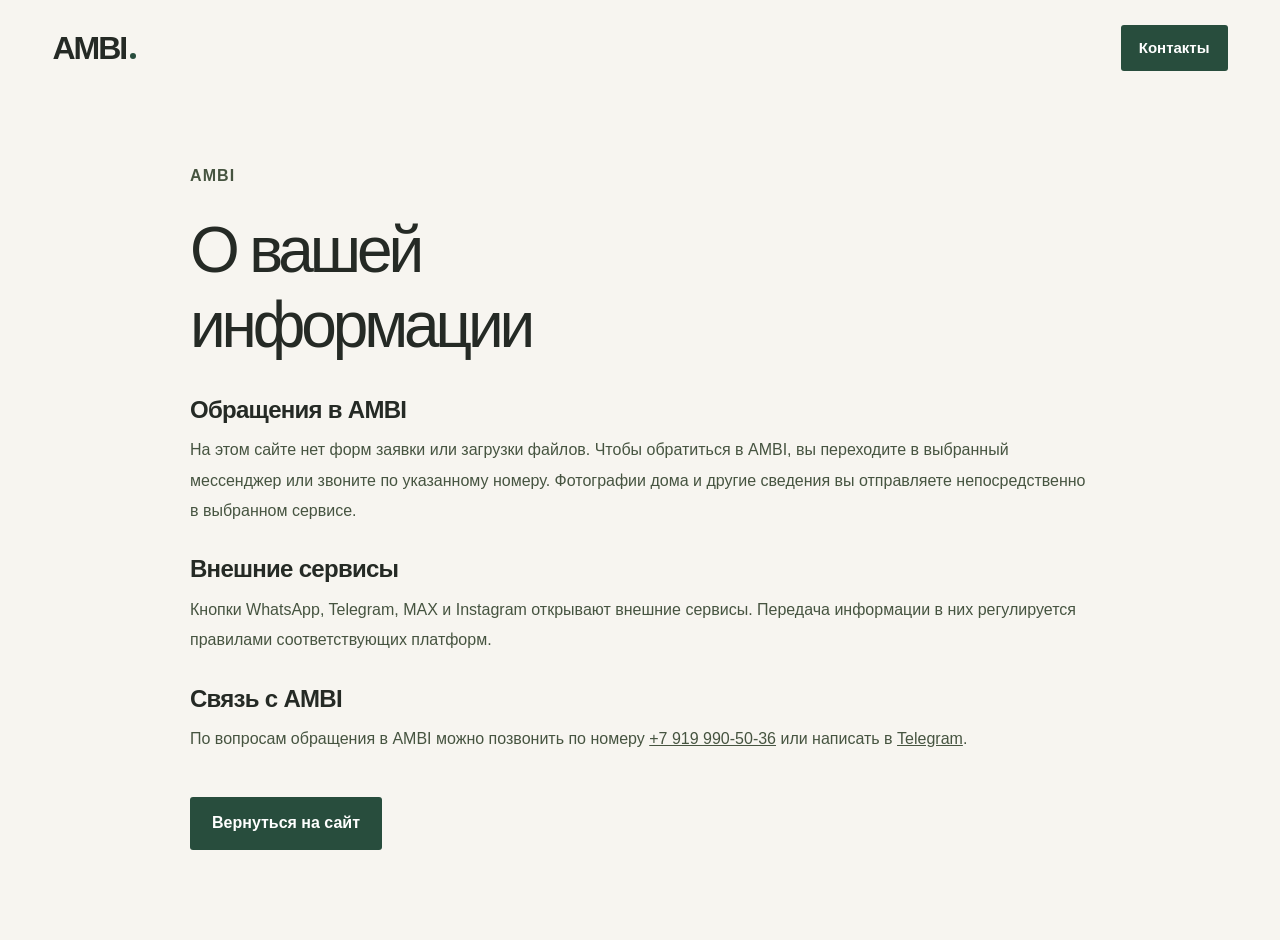
==== commit feff840c: "Remove technical hosting explanation from privacy page" ====
--- a/privacy.html
+++ b/privacy.html
@@ -1 +1 @@
-<!doctype html><html lang="ru"><head><meta charset="utf-8"><meta name="viewport" content="width=device-width,initial-scale=1"><meta name="theme-color" content="#f7f5f0"><link rel="icon" href="assets/favicon.svg"><link rel="stylesheet" href="styles.css?v=20261119-update"><title>Конфиденциальность — AMBI</title><meta name="robots" content="noindex"></head><body><header class="header"><div class="wrap header-inner"><a class="wordmark" href="./">AMBI<span class="brand-dot"></span></a><a class="button button-small" href="./#contacts">Контакты</a></div></header><main class="wrap information-page"><p class="eyebrow">AMBI</p><h1>О вашей<br>информации</h1><h2>Обращения в AMBI</h2><p>На этом сайте нет форм заявки или загрузки файлов. Чтобы обратиться в AMBI, вы переходите в выбранный мессенджер или звоните по указанному номеру. Фотографии дома и другие сведения вы отправляете непосредственно в выбранном сервисе.</p><h2>Работа сайта</h2><p>На сайте не подключены сторонние счётчики аналитики и рекламные пиксели. Сайт размещён на GitHub Pages. При его открытии действуют также правила хостинга и вашего браузера.</p><h2>Внешние сервисы</h2><p>Кнопки WhatsApp, Telegram, MAX и Instagram открывают внешние сервисы. Передача информации в них регулируется правилами соответствующих платформ.</p><h2>Связь с AMBI</h2><p>По вопросам обращения в AMBI можно позвонить по номеру <a href="tel:+79199905036">+7 919 990-50-36</a> или написать в <a href="https://t.me/+79199905036">Telegram</a>.</p><a class="button" href="./">Вернуться на сайт</a></main></body></html>+<!doctype html><html lang="ru"><head><meta charset="utf-8"><meta name="viewport" content="width=device-width,initial-scale=1"><meta name="theme-color" content="#f7f5f0"><link rel="icon" href="assets/favicon.svg"><link rel="stylesheet" href="styles.css?v=20261119-ready6"><title>Конфиденциальность — AMBI</title><meta name="robots" content="noindex"></head><body><header class="header"><div class="wrap header-inner"><a class="wordmark" href="./">AMBI<span class="brand-dot"></span></a><a class="button button-small" href="./#contacts">Контакты</a></div></header><main class="wrap information-page"><p class="eyebrow">AMBI</p><h1>О вашей<br>информации</h1><h2>Обращения в AMBI</h2><p>На этом сайте нет форм заявки или загрузки файлов. Чтобы обратиться в AMBI, вы переходите в выбранный мессенджер или звоните по указанному номеру. Фотографии дома и другие сведения вы отправляете непосредственно в выбранном сервисе.</p><h2>Внешние сервисы</h2><p>Кнопки WhatsApp, Telegram, MAX и Instagram открывают внешние сервисы. Передача информации в них регулируется правилами соответствующих платформ.</p><h2>Связь с AMBI</h2><p>По вопросам обращения в AMBI можно позвонить по номеру <a href="tel:+79199905036">+7 919 990-50-36</a> или написать в <a href="https://t.me/+79199905036">Telegram</a>.</p><a class="button" href="./">Вернуться на сайт</a></main></body></html>
--- a/styles.css
+++ b/styles.css
@@ -172,3 +172,47 @@
 @media(min-width:1800px){.hero h1{font-size:100px}.hero-visual{min-height:740px}.hero-description{font-size:1.4375rem}.hero-detail{font-size:1.125rem}.hero-note strong{font-size:1.375rem}.hero-note span{font-size:1.125rem}.hero-actions .button,.hero-actions .text-link{font-size:1.125rem}.section-intro,.works-heading>p,.process-heading>p{font-size:1.125rem}.solution-item strong{font-size:1.625rem}.solution-item .solution-description{font-size:1.125rem}.solution-action{font-size:1rem}.gallery-caption strong{font-size:1.375rem}.gallery-caption small{font-size:1.0625rem}.step h3{font-size:1.375rem}.step p{font-size:1.125rem}.contact-copy>p:not(.eyebrow){font-size:1.125rem}.contact-copy h2{font-size:76px}.faq-list summary,.faq-list details p{font-size:1.125rem}.measure-note h3{font-size:2rem}.measure-note .measure-region{font-size:1.5rem}.measure-note .measure-description{font-size:1.125rem}.measure-note .button{font-size:1.125rem}.hero-visual figcaption{font-size:1.125rem}}
 @media(prefers-reduced-motion:reduce){.solution-track,.gallery,.lightbox-track{scroll-behavior:auto}.motion-ready .reveal{opacity:1;transform:none}}
 .information-page{max-width:900px;padding-block:65px 90px}.information-page h1{font-size:clamp(36px,5vw,64px);margin:22px 0 35px;line-height:1.16}.information-page h2{font-size:24px;font-weight:600;margin:30px 0 12px;letter-spacing:-.03em}.information-page p{font-size:16px;line-height:1.9;color:#465440;margin-bottom:18px}.information-page p a{text-decoration:underline}.information-page>.button{margin-top:25px}.footer-bottom a{text-decoration:underline;text-underline-offset:3px}
+/* In-app browsers must never wait for a reveal observer to show media. */
+.motion-ready .reveal,.motion-ready .reveal.in-view{opacity:1!important;transform:none!important;transition:none!important}
+.reel-shell>.reel-poster{position:absolute;inset:0;width:100%;height:100%;object-fit:contain;background:#152017;z-index:1;pointer-events:none}
+.reel-shell.has-started>.reel-poster{display:none}
+.video-direct{font-size:.9375rem;font-weight:600;color:var(--green);text-align:center;text-decoration:underline;text-underline-offset:4px;min-height:44px;display:flex;align-items:center;justify-content:center}
+
+.hero-photo-block{display:flex;flex-direction:column;min-width:0;gap:13px}.hero-photo-block .hero-visual{flex:1;width:100%}.hero-agreement{font-size:.875rem;line-height:1.7;color:#4d5d43;margin:0;padding-left:2px}
+
+/* Fixed viewer rows keep navigation still when captions or image sizes change. */
+.lightbox,.lightbox:modal{height:100vh;max-height:100vh;height:100svh;max-height:100svh;padding:28px 64px;box-sizing:border-box;overscroll-behavior:none}
+.lightbox-content{display:grid;grid-template-rows:54px minmax(0,1fr) 54px 66px;gap:14px;min-width:0;height:100%;overflow:hidden}
+.lightbox-top{min-height:0;min-width:0;overflow:hidden;padding-right:32px;align-items:center}
+.lightbox-top>span:first-child{display:-webkit-box;-webkit-line-clamp:2;-webkit-box-orient:vertical;overflow:hidden;line-height:1.5}
+.lightbox-top>span:last-child{flex-shrink:0}
+.lightbox-track{min-height:0;min-width:0;height:100%;width:100%;touch-action:pan-x pinch-zoom;overscroll-behavior:contain}
+.lightbox-slide{flex:0 0 100%;width:100%;min-width:0;height:100%;overflow:hidden;box-sizing:border-box}
+.lightbox-slide img{width:100%;height:100%;min-height:0;object-fit:contain}
+#lightbox-caption{min-height:0;height:100%;overflow:hidden;display:-webkit-box;-webkit-line-clamp:2;-webkit-box-orient:vertical;line-height:1.65;align-self:center}
+.lightbox-controls{grid-template-columns:96px minmax(0,1fr) 96px;grid-template-rows:66px;gap:14px;min-width:0;min-height:0;height:100%;align-items:center}
+.lightbox-thumbs{grid-column:2;grid-row:1;width:100%;min-width:0;max-width:100%;height:66px;margin:0;overflow-x:auto;overflow-y:hidden;box-sizing:border-box;align-items:center}
+.lightbox-controls .circle-button{grid-row:1;position:static;width:100%;height:48px;min-height:48px;min-width:0;line-height:1;padding:10px;white-space:nowrap;box-sizing:border-box}
+.lightbox-prev{grid-column:1}.lightbox-next{grid-column:3}
+.lightbox:not(.has-collection) .lightbox-content{grid-template-rows:54px minmax(0,1fr) 54px 0}
+@media(max-width:650px){
+ .lightbox,.lightbox:modal{padding:58px 12px max(16px,env(safe-area-inset-bottom))}
+ .lightbox-content{grid-template-rows:48px minmax(0,1fr) 50px 122px;gap:10px}
+ .lightbox-top{padding-right:0;gap:14px}
+ .lightbox-controls{grid-template-columns:minmax(0,1fr) minmax(0,1fr);grid-template-rows:64px 48px;gap:10px}
+ .lightbox-thumbs{grid-column:1/-1;grid-row:1;height:64px;width:100%;min-width:0}
+ .lightbox-controls .circle-button{grid-row:2;height:48px}
+ .lightbox-prev{grid-column:1}.lightbox-next{grid-column:2}
+ .lightbox:not(.has-collection) .lightbox-content{grid-template-rows:48px minmax(0,1fr) 50px 0}
+}
+@media(max-height:500px){
+ .lightbox,.lightbox:modal{padding:12px 52px}
+ .lightbox-content{grid-template-rows:30px minmax(0,1fr) 28px 50px;gap:6px}
+ .lightbox-controls{grid-template-columns:80px minmax(0,1fr) 80px;grid-template-rows:50px;gap:10px}
+ .lightbox-thumbs{grid-column:2;grid-row:1;height:50px}
+ .lightbox-controls .circle-button{grid-row:1;height:44px;min-height:44px}
+ .lightbox-prev{grid-column:1}.lightbox-next{grid-column:3}
+ .lightbox-top>span:first-child,#lightbox-caption{-webkit-line-clamp:1}
+ .lightbox-thumb{flex-basis:56px}.lightbox-thumb img{width:48px!important;height:36px!important}
+ .lightbox:not(.has-collection) .lightbox-content{grid-template-rows:30px minmax(0,1fr) 28px 0}
+}
